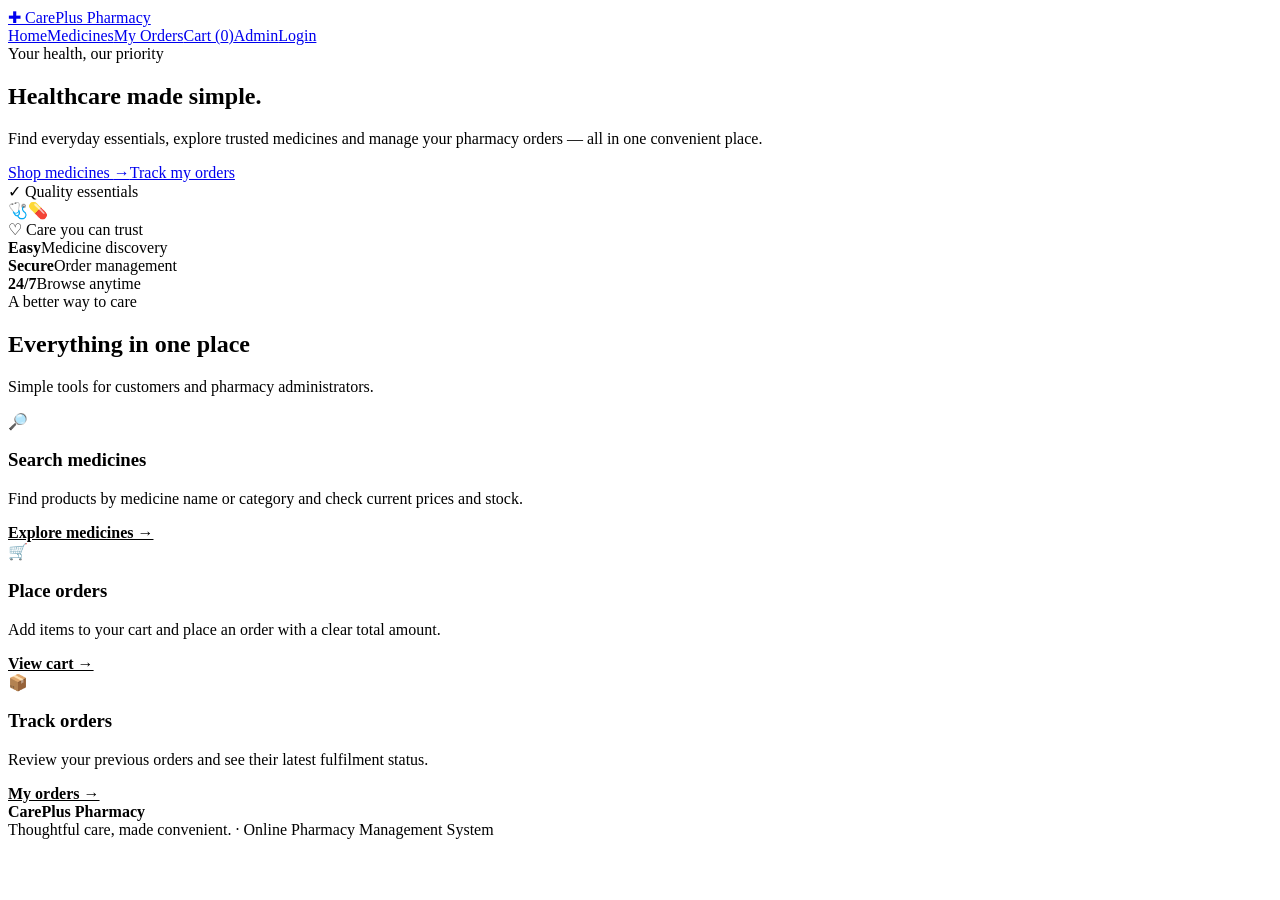
==== index.html @ d45404d5 "Add files via upload" ====
<!DOCTYPE html><html lang="en"><head><meta charset="UTF-8"><meta name="viewport" content="width=device-width,initial-scale=1"><title>CarePlus Pharmacy</title><link rel="stylesheet" href="css/style.css"></head><body>
<header class="topbar"><a class="brand" href="index.html"><span class="brand-icon">✚</span> CarePlus Pharmacy</a><nav class="nav"><a class="active" href="index.html">Home</a><a href="medicines.html">Medicines</a><a href="orders.html">My Orders</a><a href="cart.html">Cart (<span data-cart-count>0</span>)</a><a href="admin.html" data-admin-only class="hidden">Admin</a><a href="login.html" class="pill" data-user-name>Login</a></nav></header>
<main class="container"><section class="hero"><div><div class="eyebrow">Your health, our priority</div><h1>Healthcare made <span>simple.</span></h1><p>Find everyday essentials, explore trusted medicines and manage your pharmacy orders — all in one convenient place.</p><div class="actions"><a class="btn" href="medicines.html">Shop medicines <span>→</span></a><a class="btn secondary" href="orders.html">Track my orders</a></div></div><div class="hero-art"><span class="floating float-one">✓ Quality essentials</span><div class="medical-emoji">🩺💊</div><span class="floating float-two">♡ Care you can trust</span></div></section>
<section class="stats"><div class="stat"><strong>Easy</strong><span>Medicine discovery</span></div><div class="stat"><strong>Secure</strong><span>Order management</span></div><div class="stat"><strong>24/7</strong><span>Browse anytime</span></div></section>
<div class="section-head"><div><div class="eyebrow">A better way to care</div><h2>Everything in one place</h2><p>Simple tools for customers and pharmacy administrators.</p></div></div><section class="feature-grid"><article class="card"><div class="feature-icon">🔎</div><h3>Search medicines</h3><p>Find products by medicine name or category and check current prices and stock.</p><a class="small" style="color:var(--green);font-weight:700" href="medicines.html">Explore medicines →</a></article><article class="card"><div class="feature-icon">🛒</div><h3>Place orders</h3><p>Add items to your cart and place an order with a clear total amount.</p><a class="small" style="color:var(--green);font-weight:700" href="cart.html">View cart →</a></article><article class="card"><div class="feature-icon">📦</div><h3>Track orders</h3><p>Review your previous orders and see their latest fulfilment status.</p><a class="small" style="color:var(--green);font-weight:700" href="orders.html">My orders →</a></article></section></main>
<footer class="footer"><strong>CarePlus Pharmacy</strong><br>Thoughtful care, made convenient. · Online Pharmacy Management System</footer><script src="js/app.js"></script></body></html>
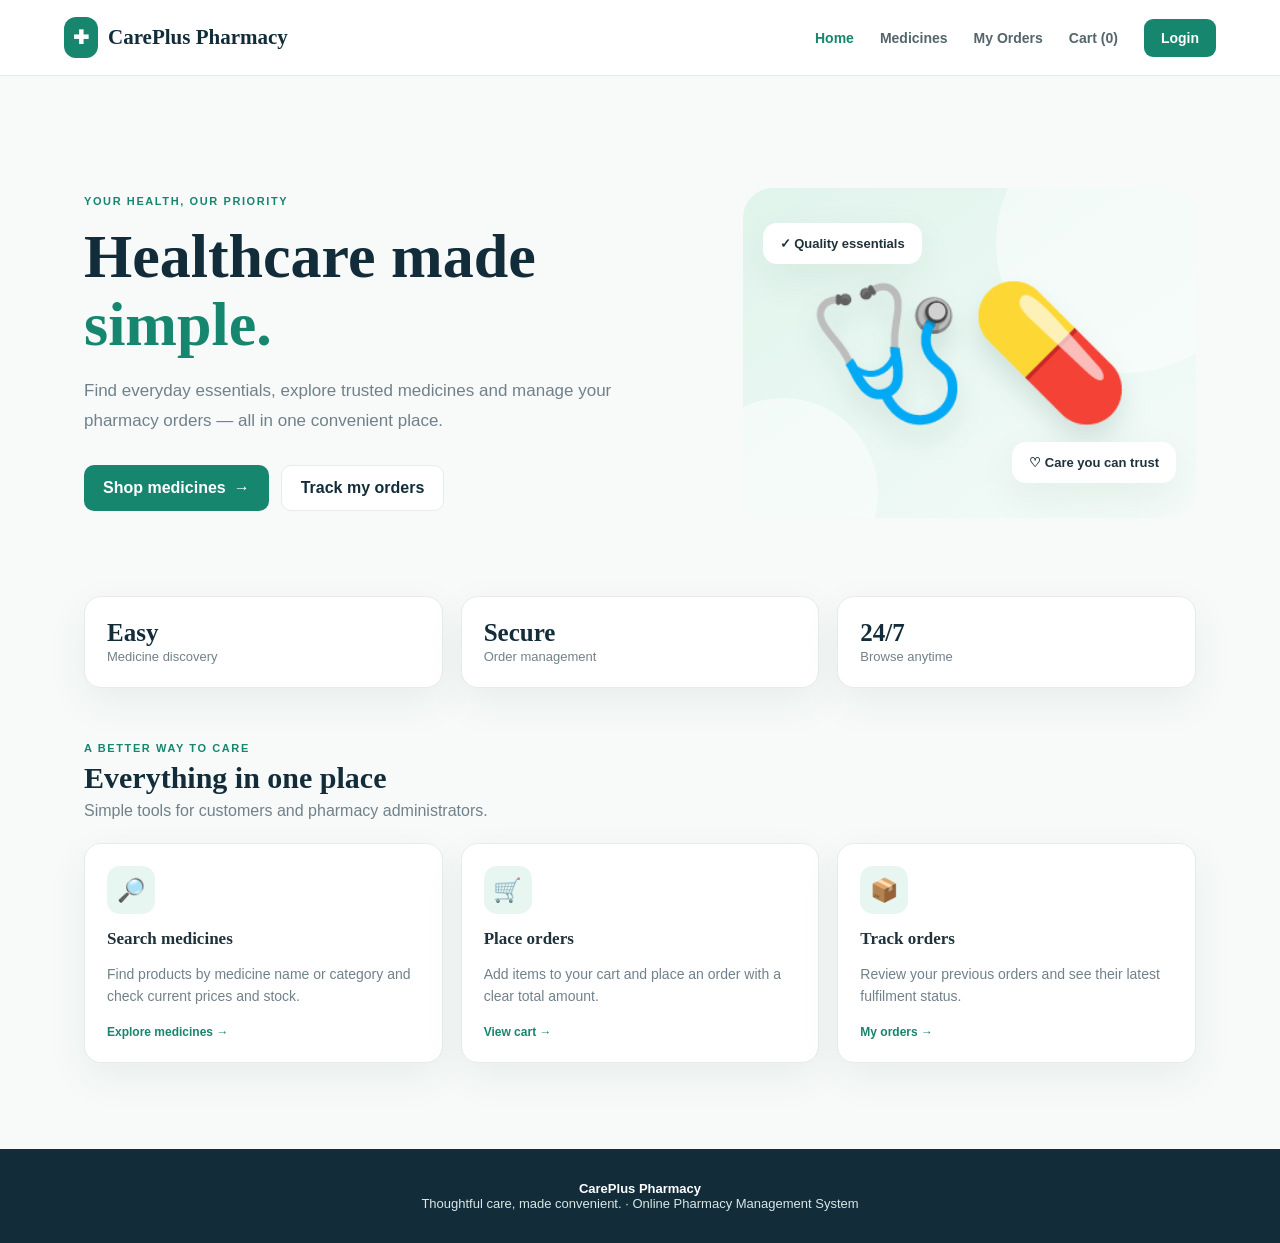
==== commit dde7580e: "Update stylesheet link path in index.html" ====
--- a/index.html
+++ b/index.html
@@ -1,4 +1,4 @@
-<!DOCTYPE html><html lang="en"><head><meta charset="UTF-8"><meta name="viewport" content="width=device-width,initial-scale=1"><title>CarePlus Pharmacy</title><link rel="stylesheet" href="css/style.css"></head><body>
+<!DOCTYPE html><html lang="en"><head><meta charset="UTF-8"><meta name="viewport" content="width=device-width,initial-scale=1"><title>CarePlus Pharmacy</title><link rel="stylesheet" href="/style.css"></head><body>
 <header class="topbar"><a class="brand" href="index.html"><span class="brand-icon">✚</span> CarePlus Pharmacy</a><nav class="nav"><a class="active" href="index.html">Home</a><a href="medicines.html">Medicines</a><a href="orders.html">My Orders</a><a href="cart.html">Cart (<span data-cart-count>0</span>)</a><a href="admin.html" data-admin-only class="hidden">Admin</a><a href="login.html" class="pill" data-user-name>Login</a></nav></header>
 <main class="container"><section class="hero"><div><div class="eyebrow">Your health, our priority</div><h1>Healthcare made <span>simple.</span></h1><p>Find everyday essentials, explore trusted medicines and manage your pharmacy orders — all in one convenient place.</p><div class="actions"><a class="btn" href="medicines.html">Shop medicines <span>→</span></a><a class="btn secondary" href="orders.html">Track my orders</a></div></div><div class="hero-art"><span class="floating float-one">✓ Quality essentials</span><div class="medical-emoji">🩺💊</div><span class="floating float-two">♡ Care you can trust</span></div></section>
 <section class="stats"><div class="stat"><strong>Easy</strong><span>Medicine discovery</span></div><div class="stat"><strong>Secure</strong><span>Order management</span></div><div class="stat"><strong>24/7</strong><span>Browse anytime</span></div></section>
--- a/style.css
+++ b/style.css
@@ -0,0 +1,5 @@
+@import url('https://fonts.googleapis.com/css2?family=DM+Sans:wght@400;500;600;700;800&family=Manrope:wght@400;500;600;700;800&display=swap');
+:root{--navy:#122c3a;--green:#16866f;--mint:#e8f6f1;--ink:#20323b;--muted:#71818a;--line:#e5ecea;--bg:#f7faf9;--white:#fff;--orange:#f2a65a;--shadow:0 14px 40px #153b3210}
+*{box-sizing:border-box}body{margin:0;background:var(--bg);color:var(--ink);font-family:'DM Sans',sans-serif}a{text-decoration:none;color:inherit}button,input,select{font:inherit}.topbar{height:76px;background:#fff;border-bottom:1px solid var(--line);display:flex;align-items:center;justify-content:space-between;padding:0 max(calc((100% - 1160px)/2),5%);position:sticky;top:0;z-index:10}.brand{display:flex;align-items:center;gap:10px;font:800 21px Manrope;color:var(--navy)}.brand-icon{background:var(--green);color:white;border-radius:12px;padding:9px;font-size:19px}.nav{display:flex;align-items:center;gap:26px;color:#53656d;font-size:14px;font-weight:600}.nav a:hover,.nav a.active{color:var(--green)}.nav .pill{background:var(--green);color:white;padding:11px 17px;border-radius:9px}.container{max-width:1160px;margin:auto;padding:46px 24px}.eyebrow{color:var(--green);font-weight:800;text-transform:uppercase;letter-spacing:1.6px;font-size:11px}.hero{display:grid;grid-template-columns:1.15fr .85fr;gap:45px;align-items:center;padding-top:66px;padding-bottom:68px}.hero h1{font:800 clamp(38px,5vw,62px)/1.1 Manrope;color:var(--navy);margin:15px 0}.hero h1 span{color:var(--green)}.hero p{color:var(--muted);font-size:17px;line-height:1.8;max-width:560px}.actions{display:flex;gap:12px;margin-top:28px;flex-wrap:wrap}.btn{border:0;border-radius:10px;padding:13px 19px;background:var(--green);color:white;font-weight:700;cursor:pointer;display:inline-flex;align-items:center;justify-content:center;gap:8px}.btn:hover{filter:brightness(.94)}.btn.secondary{background:white;color:var(--navy);border:1px solid var(--line)}.hero-art{min-height:330px;background:linear-gradient(145deg,#e0f4ec,#f4fbf8);border-radius:30px;display:grid;place-items:center;position:relative;overflow:hidden}.hero-art:before,.hero-art:after{content:'';position:absolute;border-radius:50%;background:#ffffff80}.hero-art:before{width:260px;height:260px;right:-60px;top:-75px}.hero-art:after{width:190px;height:190px;left:-55px;bottom:-70px}.medical-emoji{font-size:130px;z-index:1;filter:drop-shadow(0 15px 12px #124b3520)}.floating{position:absolute;z-index:2;background:white;padding:13px 17px;border-radius:14px;box-shadow:var(--shadow);font-size:13px;font-weight:700}.float-one{left:20px;top:35px}.float-two{right:20px;bottom:35px}.section-head{display:flex;justify-content:space-between;align-items:end;margin:10px 0 23px}.section-head h2,.page-title{font:800 30px Manrope;color:var(--navy);margin:7px 0}.section-head p{color:var(--muted);margin:0}.stats{display:grid;grid-template-columns:repeat(3,1fr);gap:18px;margin:10px 0 54px}.stat,.card,.panel{background:white;border:1px solid var(--line);border-radius:17px;padding:22px;box-shadow:var(--shadow)}.stat strong{font:800 25px Manrope;color:var(--navy);display:block}.stat span{font-size:13px;color:var(--muted)}.feature-grid,.medicine-grid{display:grid;grid-template-columns:repeat(3,1fr);gap:18px}.feature-icon,.medicine-icon{width:48px;height:48px;background:var(--mint);border-radius:13px;display:grid;place-items:center;font-size:23px}.card h3{font:700 17px Manrope;margin:15px 0 7px}.card p{color:var(--muted);font-size:14px;line-height:1.6}.page-head{background:linear-gradient(110deg,#e8f6f1,#f7faf9);padding:35px max(calc((100% - 1112px)/2),5%)}.page-head p{color:var(--muted);margin:7px 0}.toolbar{display:flex;gap:12px;margin:22px 0;flex-wrap:wrap}.field{width:100%;border:1px solid #dce6e2;border-radius:9px;padding:12px 13px;background:white;outline:none}.field:focus{border-color:var(--green);box-shadow:0 0 0 3px #16866f18}.search{max-width:420px}.medicine-card{padding:18px}.medicine-card .medicine-icon{width:56px;height:56px;font-size:27px}.medicine-card h3{margin:13px 0 4px}.tag{display:inline-block;background:var(--mint);color:var(--green);font-size:11px;font-weight:700;padding:5px 9px;border-radius:20px}.medicine-bottom{display:flex;justify-content:space-between;align-items:center;margin-top:17px}.price{font:800 20px Manrope;color:var(--navy)}.small{font-size:12px;color:var(--muted)}.medicine-bottom .btn{padding:9px 12px;font-size:12px}.two-col{display:grid;grid-template-columns:1.3fr .7fr;gap:22px;align-items:start}.form-grid{display:grid;grid-template-columns:1fr 1fr;gap:13px}.form-grid .full{grid-column:1/-1}.table-wrap{overflow:auto}table{width:100%;border-collapse:collapse;font-size:14px}th,td{text-align:left;padding:14px 12px;border-bottom:1px solid var(--line)}th{font-size:11px;text-transform:uppercase;letter-spacing:.8px;color:var(--muted)}.empty{text-align:center;padding:40px;color:var(--muted)}.notice{padding:12px 14px;border-radius:9px;background:var(--mint);color:#176c5c;font-size:13px;margin:12px 0}.error{background:#fff0ed;color:#a63e2d}.auth{max-width:470px;margin:45px auto}.auth .panel{padding:30px}.auth h2{font:800 27px Manrope;margin:8px 0}.auth label,.form-label{display:block;font-size:13px;font-weight:700;margin:13px 0 7px}.footer{background:var(--navy);color:#d9e7e7;padding:32px 24px;text-align:center;font-size:13px;margin-top:40px}.footer strong{color:white}.order-card{margin-bottom:14px}.order-head{display:flex;justify-content:space-between;gap:10px;flex-wrap:wrap}.status{font-size:11px;font-weight:800;background:#fff3df;color:#9b651b;border-radius:20px;padding:6px 10px}.admin-grid{display:grid;grid-template-columns:1fr 1fr;gap:18px}.hidden{display:none!important}
+@media(max-width:760px){.topbar{height:auto;min-height:70px;padding:14px 18px;align-items:flex-start;gap:12px;flex-direction:column}.nav{gap:15px;flex-wrap:wrap;font-size:12px}.hero{grid-template-columns:1fr;padding-top:40px}.hero-art{min-height:250px}.stats,.feature-grid,.medicine-grid{grid-template-columns:1fr 1fr}.two-col,.admin-grid{grid-template-columns:1fr}.container{padding:32px 18px}.page-head{padding:28px 18px}.form-grid{grid-template-columns:1fr}.form-grid .full{grid-column:auto}}
+@media(max-width:460px){.stats,.feature-grid,.medicine-grid{grid-template-columns:1fr}.section-head{align-items:flex-start;gap:12px;flex-direction:column}.nav{gap:10px}}
